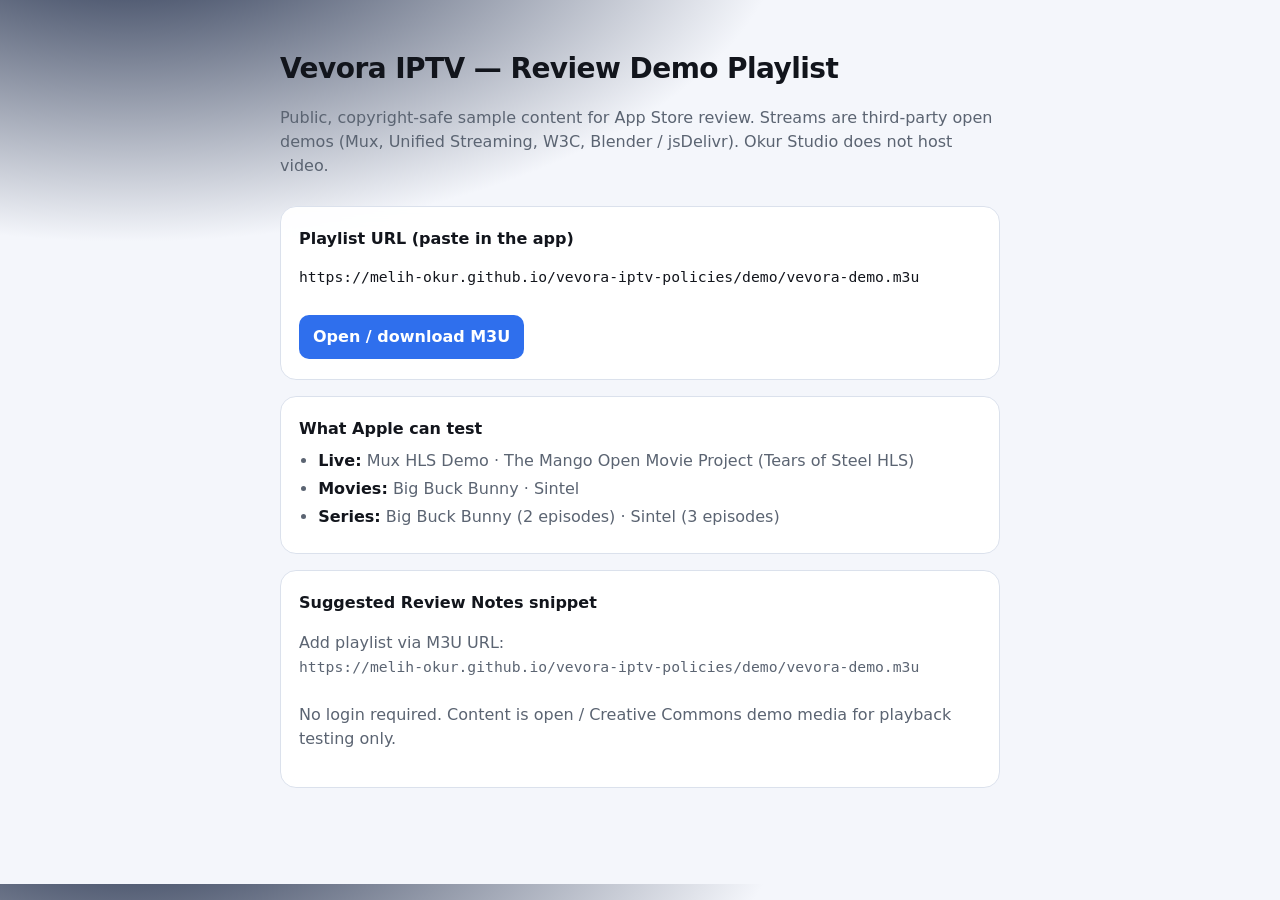
==== demo/index.html @ 4d46861e "Add App Store review demo playlist for Vevora IPTV. Public HTTPS M3U plus artwork under /demo for Ap" ====
<!DOCTYPE html>
<html lang="en">
<head>
  <meta charset="utf-8" />
  <meta name="viewport" content="width=device-width, initial-scale=1" />
  <title>Vevora IPTV — App Store Review Demo Playlist</title>
  <style>
    :root { color-scheme: light dark; --bg:#0b0d12; --card:#141821; --text:#eef1f6; --muted:#9aa3b2; --accent:#5b8cff; --line:#243044; }
    @media (prefers-color-scheme: light) {
      :root { --bg:#f4f6fb; --card:#fff; --text:#12151c; --muted:#5b6472; --accent:#2f6fed; --line:#dbe1ec; }
    }
    * { box-sizing: border-box; }
    body { margin:0; font-family: ui-sans-serif, system-ui, -apple-system, Segoe UI, Roboto, Helvetica, Arial, sans-serif; background: radial-gradient(1200px 600px at 10% -10%, #1a2744 0%, var(--bg) 55%); color: var(--text); line-height:1.5; }
    main { max-width: 760px; margin: 0 auto; padding: 48px 20px 80px; }
    h1 { font-size: 1.75rem; margin: 0 0 8px; letter-spacing: -0.02em; }
    .sub { color: var(--muted); margin-bottom: 28px; }
    .card { background: color-mix(in srgb, var(--card) 92%, transparent); border: 1px solid var(--line); border-radius: 16px; padding: 20px 18px; margin: 16px 0; backdrop-filter: blur(8px); }
    code, .url { font-family: ui-monospace, SFMono-Regular, Menlo, Consolas, monospace; font-size: 0.92rem; word-break: break-all; }
    a { color: var(--accent); }
    .btn { display:inline-block; margin-top:12px; padding:10px 14px; border-radius:10px; background:var(--accent); color:#fff; text-decoration:none; font-weight:600; }
    ul { margin: 8px 0 0; padding-left: 1.2rem; color: var(--muted); }
    li { margin: 4px 0; }
    .k { color: var(--text); font-weight: 600; }
  </style>
</head>
<body>
  <main>
    <h1>Vevora IPTV — Review Demo Playlist</h1>
    <p class="sub">Public, copyright-safe sample content for App Store review. Streams are third-party open demos (Mux, Unified Streaming, W3C, Blender / jsDelivr). Okur Studio does not host video.</p>

    <section class="card">
      <div class="k">Playlist URL (paste in the app)</div>
      <p class="url" id="playlist">https://melih-okur.github.io/vevora-iptv-policies/demo/vevora-demo.m3u</p>
      <a class="btn" href="./vevora-demo.m3u">Open / download M3U</a>
    </section>

    <section class="card">
      <div class="k">What Apple can test</div>
      <ul>
        <li><span class="k">Live:</span> Mux HLS Demo · The Mango Open Movie Project (Tears of Steel HLS)</li>
        <li><span class="k">Movies:</span> Big Buck Bunny · Sintel</li>
        <li><span class="k">Series:</span> Big Buck Bunny (2 episodes) · Sintel (3 episodes)</li>
      </ul>
    </section>

    <section class="card">
      <div class="k">Suggested Review Notes snippet</div>
      <p style="color:var(--muted)">Add playlist via M3U URL:<br>
      <span class="url">https://melih-okur.github.io/vevora-iptv-policies/demo/vevora-demo.m3u</span><br><br>
      No login required. Content is open / Creative Commons demo media for playback testing only.</p>
    </section>
  </main>
</body>
</html>
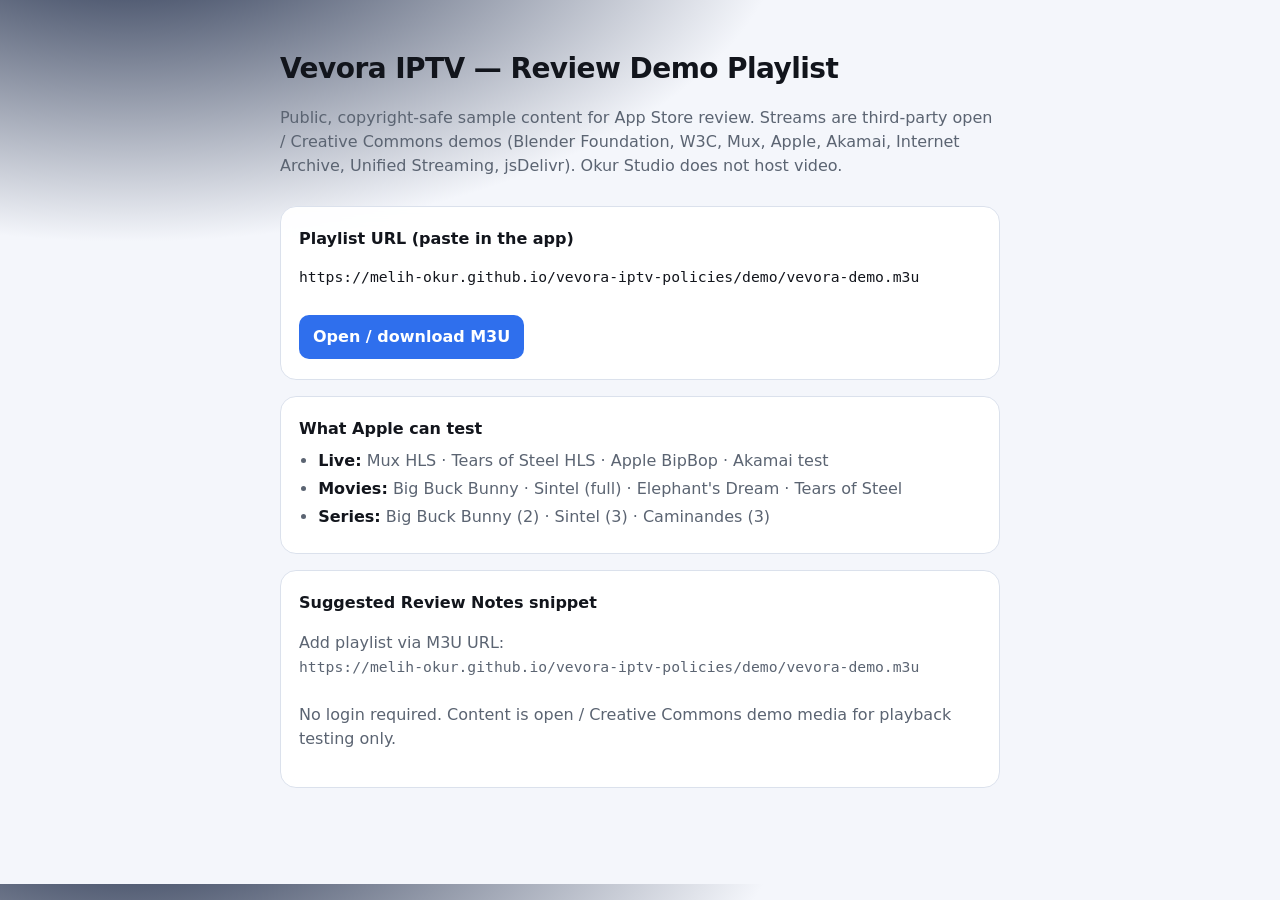
==== commit 6cb16b6a: "Expand App Store demo M3U with more CC open content. Add Elephant's Dream, Tears of Steel VOD, Camin" ====
--- a/demo/index.html
+++ b/demo/index.html
@@ -26,7 +26,7 @@
 <body>
   <main>
     <h1>Vevora IPTV — Review Demo Playlist</h1>
-    <p class="sub">Public, copyright-safe sample content for App Store review. Streams are third-party open demos (Mux, Unified Streaming, W3C, Blender / jsDelivr). Okur Studio does not host video.</p>
+    <p class="sub">Public, copyright-safe sample content for App Store review. Streams are third-party open / Creative Commons demos (Blender Foundation, W3C, Mux, Apple, Akamai, Internet Archive, Unified Streaming, jsDelivr). Okur Studio does not host video.</p>
 
     <section class="card">
       <div class="k">Playlist URL (paste in the app)</div>
@@ -37,9 +37,9 @@
     <section class="card">
       <div class="k">What Apple can test</div>
       <ul>
-        <li><span class="k">Live:</span> Mux HLS Demo · The Mango Open Movie Project (Tears of Steel HLS)</li>
-        <li><span class="k">Movies:</span> Big Buck Bunny · Sintel</li>
-        <li><span class="k">Series:</span> Big Buck Bunny (2 episodes) · Sintel (3 episodes)</li>
+        <li><span class="k">Live:</span> Mux HLS · Tears of Steel HLS · Apple BipBop · Akamai test</li>
+        <li><span class="k">Movies:</span> Big Buck Bunny · Sintel (full) · Elephant's Dream · Tears of Steel</li>
+        <li><span class="k">Series:</span> Big Buck Bunny (2) · Sintel (3) · Caminandes (3)</li>
       </ul>
     </section>
 
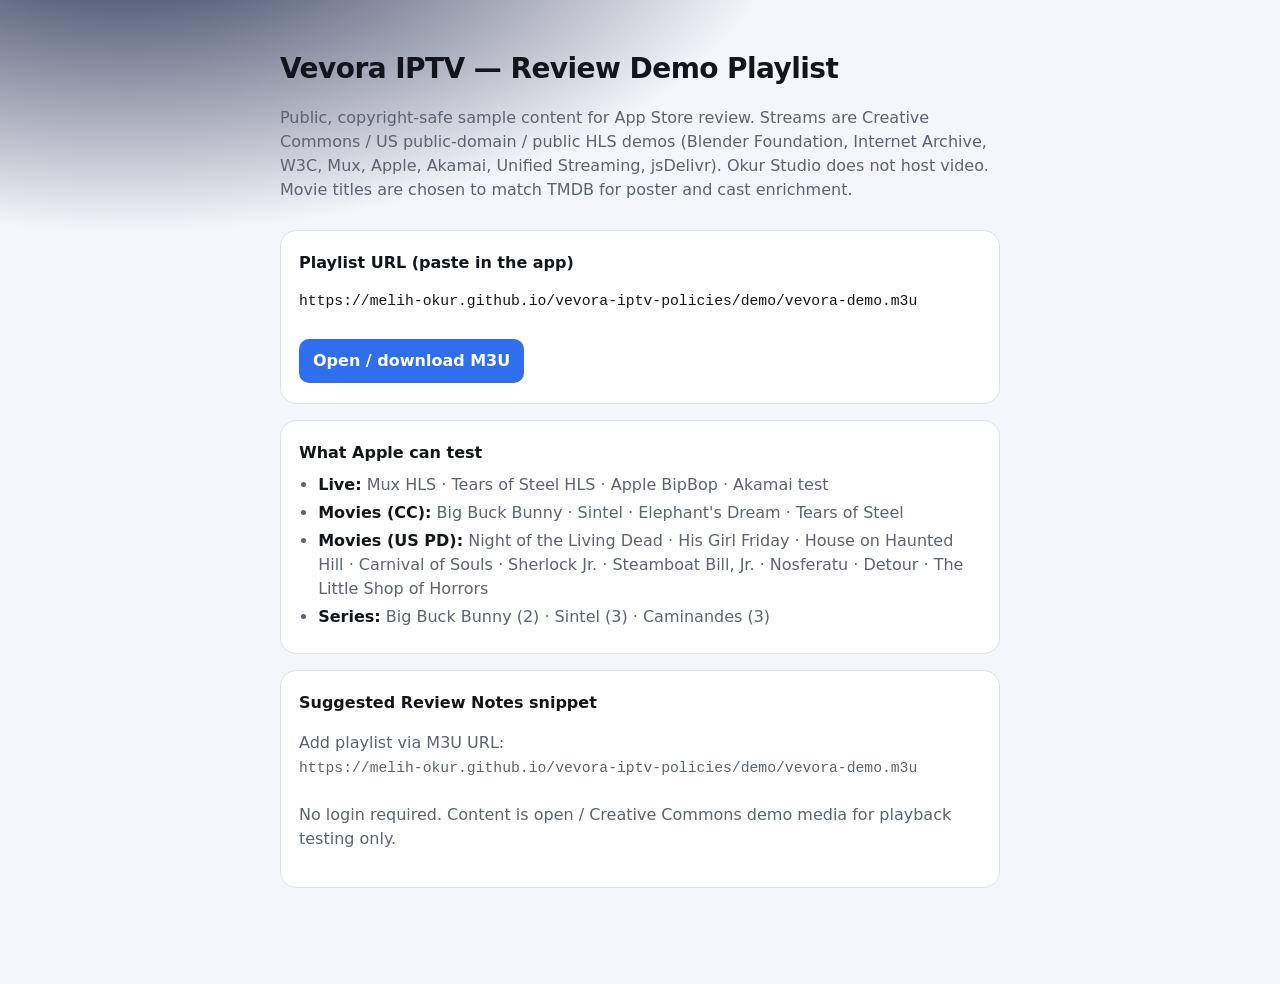
==== commit f7c34886: "Add verified US public-domain films to the App Store demo M3U. Only archive.org streams that returne" ====
--- a/demo/index.html
+++ b/demo/index.html
@@ -26,7 +26,7 @@
 <body>
   <main>
     <h1>Vevora IPTV — Review Demo Playlist</h1>
-    <p class="sub">Public, copyright-safe sample content for App Store review. Streams are third-party open / Creative Commons demos (Blender Foundation, W3C, Mux, Apple, Akamai, Internet Archive, Unified Streaming, jsDelivr). Okur Studio does not host video.</p>
+    <p class="sub">Public, copyright-safe sample content for App Store review. Streams are Creative Commons / US public-domain / public HLS demos (Blender Foundation, Internet Archive, W3C, Mux, Apple, Akamai, Unified Streaming, jsDelivr). Okur Studio does not host video. Movie titles are chosen to match TMDB for poster and cast enrichment.</p>
 
     <section class="card">
       <div class="k">Playlist URL (paste in the app)</div>
@@ -38,7 +38,8 @@
       <div class="k">What Apple can test</div>
       <ul>
         <li><span class="k">Live:</span> Mux HLS · Tears of Steel HLS · Apple BipBop · Akamai test</li>
-        <li><span class="k">Movies:</span> Big Buck Bunny · Sintel (full) · Elephant's Dream · Tears of Steel</li>
+        <li><span class="k">Movies (CC):</span> Big Buck Bunny · Sintel · Elephant's Dream · Tears of Steel</li>
+        <li><span class="k">Movies (US PD):</span> Night of the Living Dead · His Girl Friday · House on Haunted Hill · Carnival of Souls · Sherlock Jr. · Steamboat Bill, Jr. · Nosferatu · Detour · The Little Shop of Horrors</li>
         <li><span class="k">Series:</span> Big Buck Bunny (2) · Sintel (3) · Caminandes (3)</li>
       </ul>
     </section>
